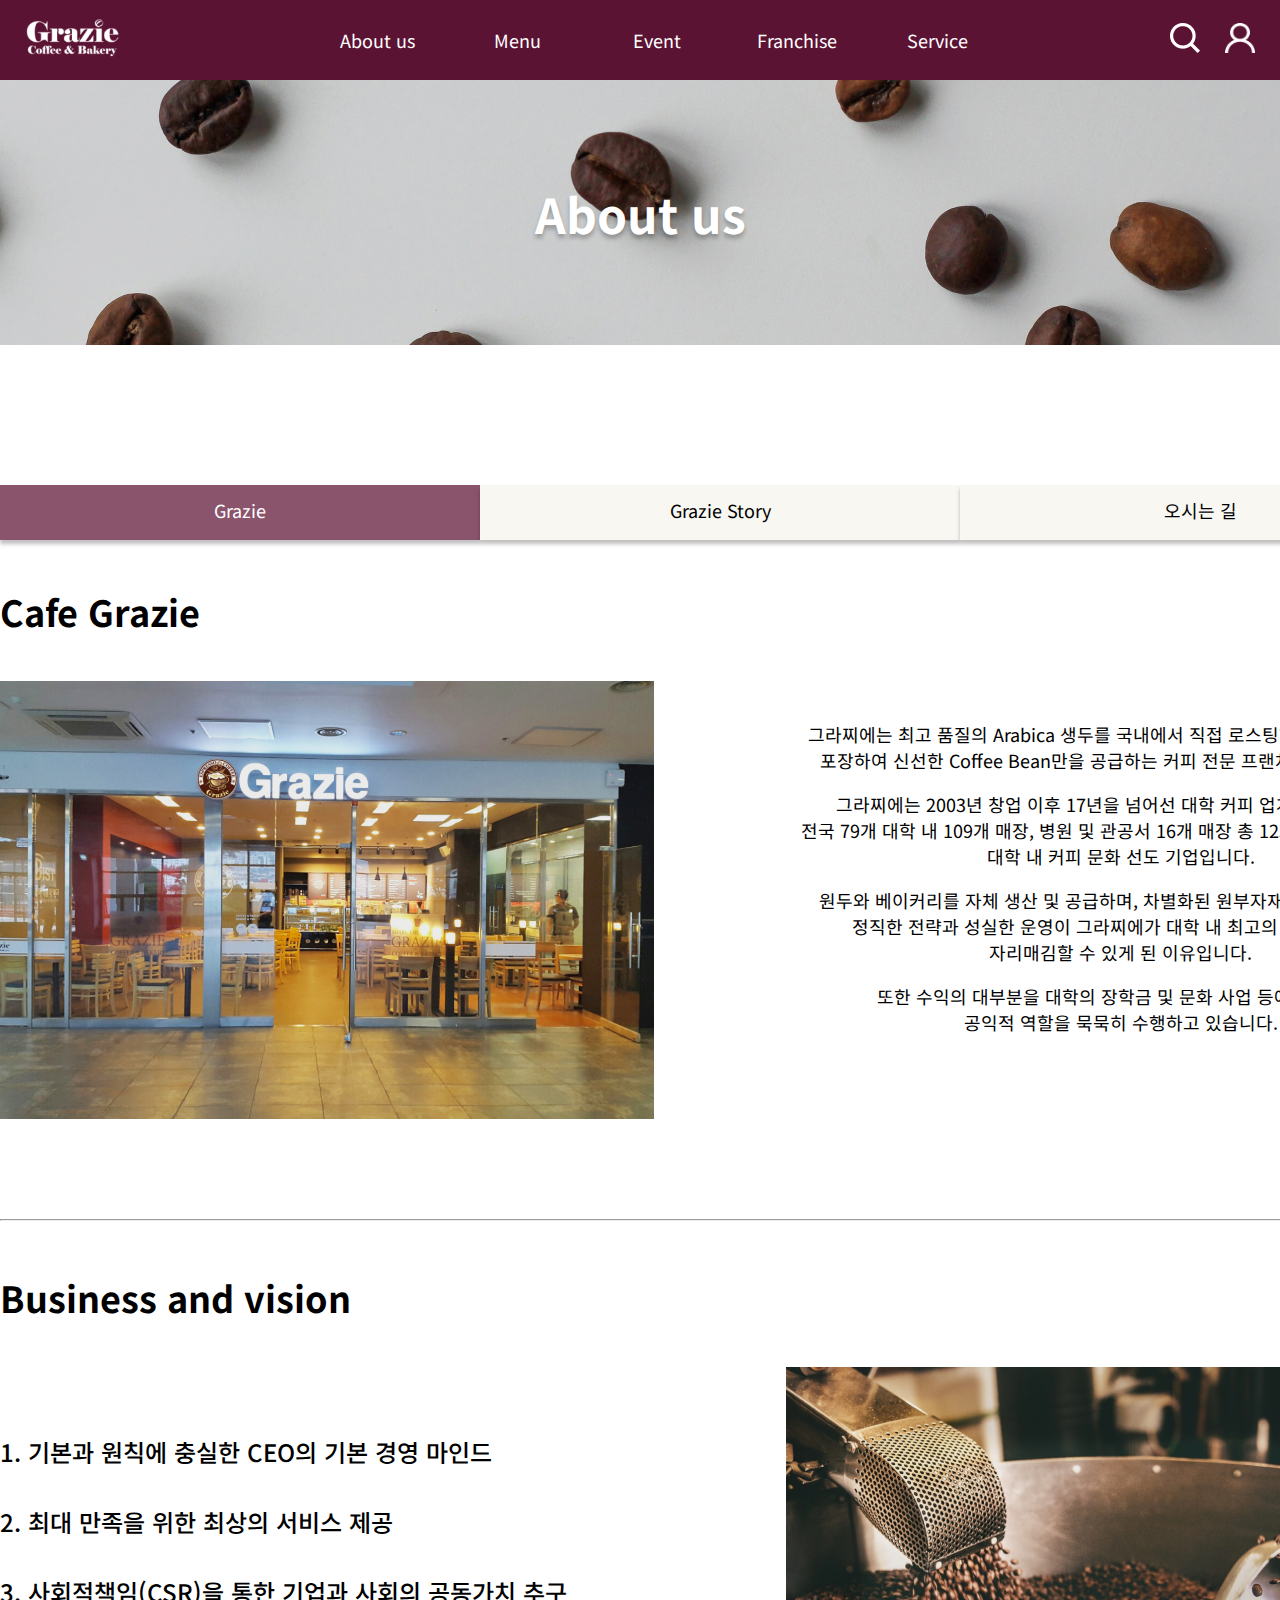
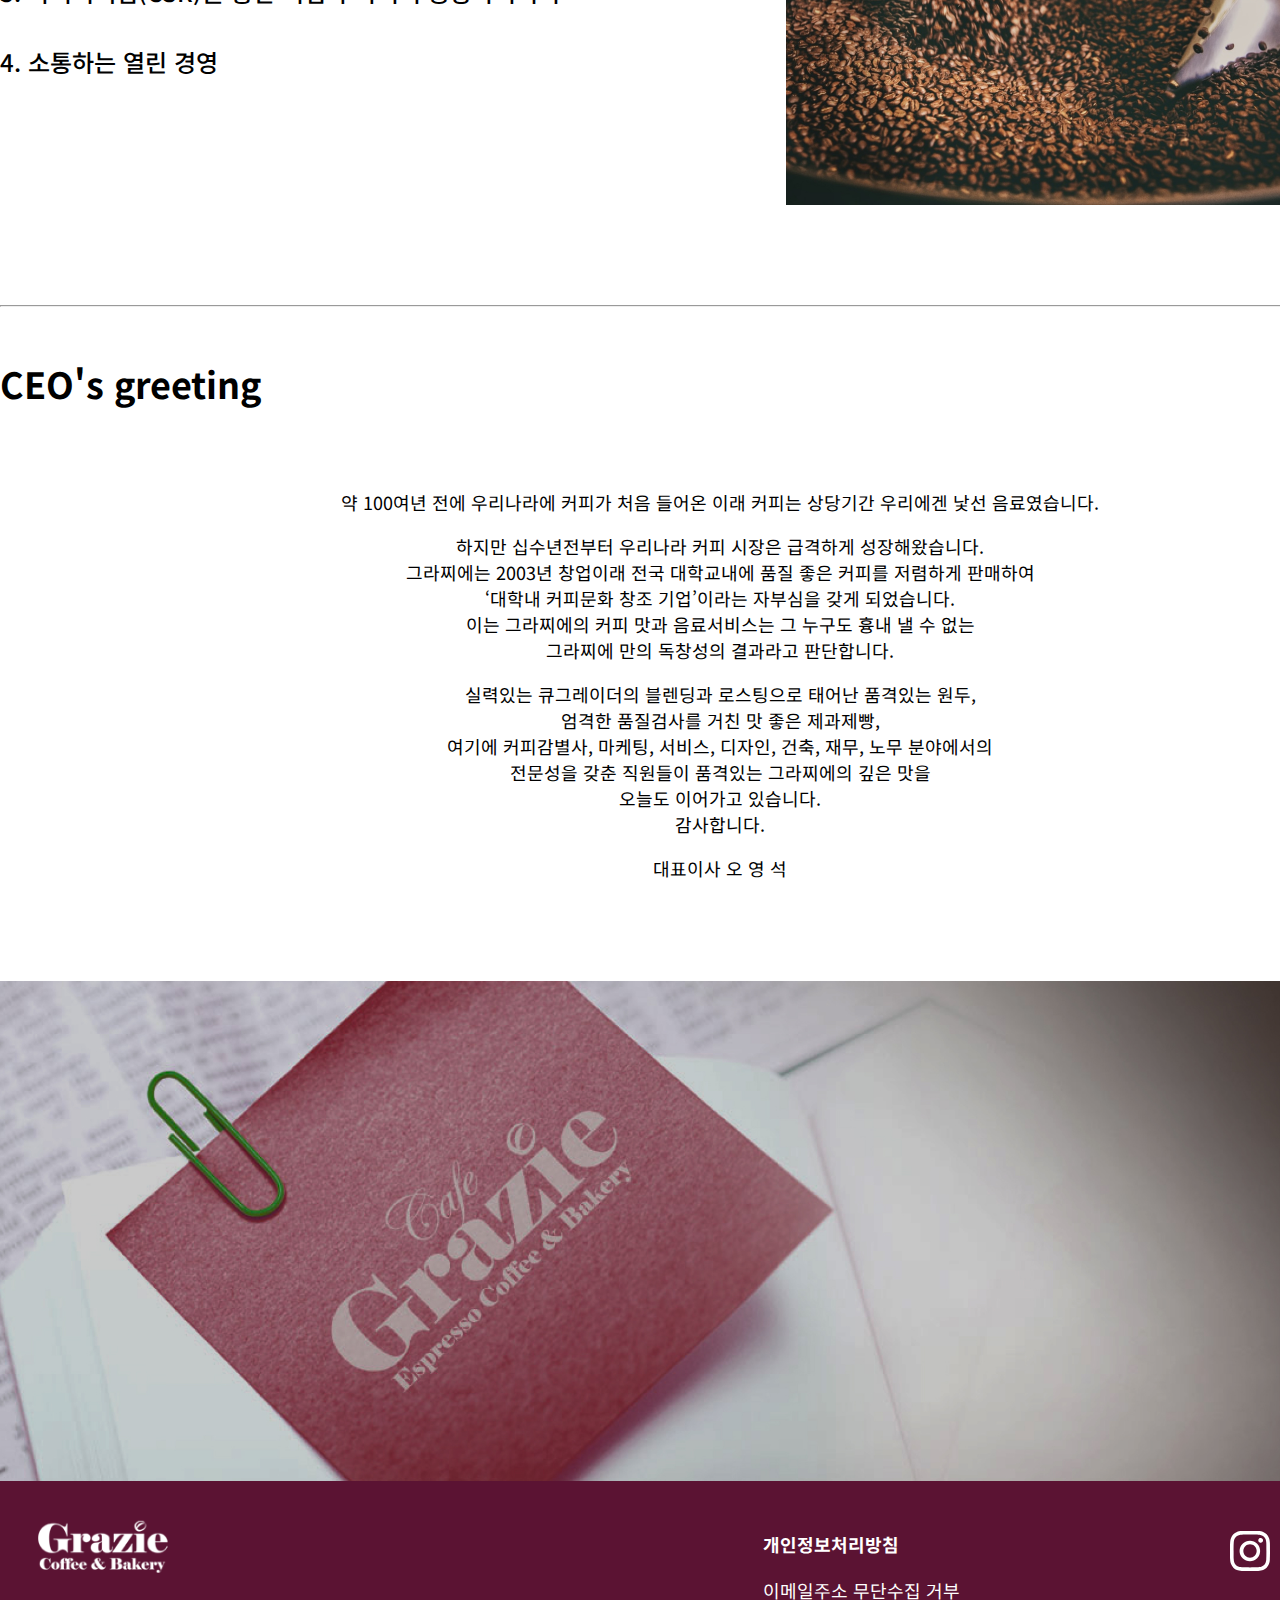
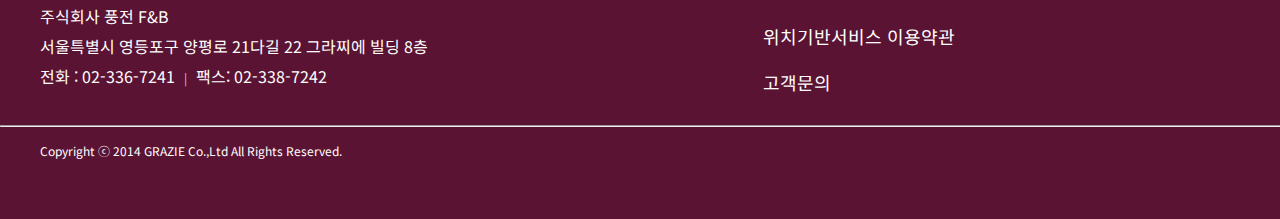
==== about.html @ d5184c42 "Add files via upload" ====
<!DOCTYPE html>
<html lang="ko">

<head>
  <meta charset="UTF-8">
  <meta http-equiv="X-UA-Compatible" content="IE=edge">
  <meta name="viewport" content="width=device-width, initial-scale=1.0">
  <title>Grazie</title>
  <link rel="shortcut icon" href="favicon.ico"/>
  <link rel="stylesheet" href="https://unpkg.com/swiper@8/swiper-bundle.min.css" />
  <link href="https://fonts.googleapis.com/css2?family=Noto+Sans+KR:wght@400;500;700&display=swap" rel="stylesheet">
  <link rel="stylesheet" href="css/default.css">
  <link rel="stylesheet" href="css/sub1.css" media="screen and (min-width: 768px)">
  <link rel="stylesheet" href="css/sub1-mobile.css" media="screen and (max-width: 767px)">
  <script src="https://ajax.googleapis.com/ajax/libs/jquery/3.5.1/jquery.min.js"></script>
  <script src="https://unpkg.com/swiper@8/swiper-bundle.min.js"></script>
  <script src="js/main.js"></script>
  <!-- 오픈그래프 seo, sns 최적화 -->
  <meta property="og:image" content="./title.jpg">
  <meta property="og:title" content="Grazie 리뉴얼 브랜딩사이트">
  <meta property="og:description" content="UI/UX 설계 시안을 기반으로 한 브랜드 홈페이지를 제작.Grazie 브랜딩사이트를 리뉴얼 
  해보았습니다">
</head>

<body>
  <header id="main-header">
    <div class="header-component">
      <script src="./js/header.js"></script>
    </div>
 <!-- 사이트맵 레이어 팝업창 -->
  <div class="sitemap-modal pc-only">
    <div class="blank"><img src="./images/blank.jpg">
    </div>
    <ul>
      <li>
        <ul>
          <li><a href="./about.html">Grazie</a></li>
          <li><a href="#">Grazie Story</a></li>
          <li><a href="#">오시는 길</a></li>
        </ul>
      </li>
      <li>
        <ul>
          <li><a href="./menu.html">Coffee</a></li>
          <li><a href="#">Beverage</a></li>
          <li><a href="#">Bakery</a></li>
          <li><a href="#">Food</a></li>
        </ul>
      </li>
      <li>
        <ul>
          <li><a href="./sub-03.html">이벤트 소식</a></li>
          <li><a href="#">당첨자 현황</a></li>
        </ul>
      </li>
      <li>
        <ul>
          <li><a href="#">Concept</a></li>
          <li><a href="#">개설안내</a></li>

        </ul>
      </li>
      <li>
        <ul>
          <li><a href="#">Notice</a></li>
          <li><a href="#">FAQ</a></li>
          <li><a href="#">고객의 소리</a></li>
          <li><a href="#">제품 구매상담</a></li>
        </ul>
      </li>
    </ul>
    <div class="blank2">
    </div>

  </div><!-- site map modal -->
  </header>
 

  <main>
    <div class="about-visual">
      <h1>About us</h1>
    </div>
    
    <div class="tab-group">
      <a class="on" href="#" onclick="changeVisual(1);">Grazie</a>
      <a href="#" onclick="changeVisual(2);">Grazie Story</a>
      <a href="#" onclick="changeVisual(3);">오시는 길</a>
    </div>

    <section class="content1">
      <h1>Cafe Grazie</h1>
      <div class="content-info">
        <img src="./images/cafe.jpg" alt="cafe">
        <div class="content-text">
          <p>그라찌에는 최고 품질의 Arabica 생두를 국내에서 직접 로스팅한 후 24시간 이내에 <br>
            포장하여 신선한 Coffee Bean만을 공급하는 커피 전문 프랜차이즈 업체입니다. </p>
          <p>그라찌에는 2003년 창업 이후 17년을 넘어선 대학 커피 업계 개척 기업으로 <br>
            전국 79개 대학 내 109개 매장, 병원 및 관공서 16개 매장 총 125개 매장을 운영 중인 <br>
            대학 내 커피 문화 선도 기업입니다. </p>
          <p>원두와 베이커리를 자체 생산 및 공급하며, 차별화된 원부자재, 가격의 거품을 뺀 <br>
            정직한 전략과 성실한 운영이 그라찌에가 대학 내 최고의 커피 매장으로 <br>
            자리매김할 수 있게 된 이유입니다. </p>
          <p>또한 수익의 대부분을 대학의 장학금 및 문화 사업 등에 환원하여 <br> 
            공익적 역할을 묵묵히 수행하고 있습니다.</p>
        </div>
      </div>
      <hr>
    </section>
    <section class="content2">
      <h1>Business and vision</h1>
      <div class="content-info">
        <img src="./images/vision.jpg" alt="vision">
        <div class="content-text">
          <p>1. 기본과 원칙에 충실한 CEO의 기본 경영 마인드<br>
            2.  최대 만족을 위한 최상의 서비스 제공<br>
            3. 사회적책임(CSR)을 통한 기업과 사회의 공동가치 추구<br>
            4. 소통하는 열린 경영
          </p>
        </div>
      </div>
      <hr>
    </section>
    <section class="content3">
      <h1>CEO's greeting</h1>
        <div class="content-text">
          <p>약 100여년 전에 우리나라에 커피가 처음 들어온 이래 커피는 상당기간 우리에겐 낯선 음료였습니다.</p>
          <p>하지만 십수년전부터 우리나라 커피 시장은 급격하게 성장해왔습니다. <br>
            그라찌에는 2003년 창업이래 전국 대학교내에 품질 좋은 커피를 저렴하게 판매하여 <br>
            ‘대학내 커피문화 창조 기업’이라는 자부심을 갖게 되었습니다.<br>
            이는 그라찌에의 커피 맛과 음료서비스는 그 누구도 흉내 낼 수 없는<br>
            그라찌에 만의 독창성의 결과라고 판단합니다. </p>
          <p>실력있는 큐그레이더의 블렌딩과 로스팅으로 태어난 품격있는 원두,<br>
            엄격한 품질검사를 거친 맛 좋은 제과제빵,<br>
            여기에 커피감별사, 마케팅, 서비스, 디자인, 건축, 재무, 노무 분야에서의<br>
            전문성을 갖춘 직원들이 품격있는 그라찌에의 깊은 맛을<br>
            오늘도 이어가고 있습니다.<br>
            감사합니다. </p>
          <p>대표이사 오 영 석</p>
      </div>
    </section>
    <div class="about-visual2">
      <img src="./images/sub1-footer.jpg" alt="">
    </div>
  </main>

  <div class="footer-component">
    <script src="./js/footer.js"></script>
  </div>


</body>

</html>
---- css/default.css ----
/* default.css */

*{
    margin: 0;
    padding: 0;
    box-sizing: border-box;
}

ul {
    list-style-type: none;
  }
  
a {
    text-decoration: none;
}
  
body {
    font-family: 'Noto Sans KR', sans-serif;
    font-size: 18px;
}
---- css/sub1.css ----
/* sub1.css */

/* pc.css */

body{
    background: #FFFFFF;
    font-size: 18px;
  }

  #login img{
    width: 30px;
    height: 30px;
  }
   
  /* 모바일 전용 콘텐츠 비표시 */
  .mobile-only {
    display: none;
  }
  
  .container {
    width: 1440px;
    margin: 0 auto;
    display: flex;
    align-items: center;
    justify-content: space-between;
    /* outline: 1px solid #ccc; */
  }

  #main-header {
    width: 100%;
    background: #5B1333;
    min-width: 1120px;
    position: fixed;
    height: 80px;
    top:0;
    left: 0;
    display: flex;
    justify-content: space-between;
    align-items: center;
    z-index: 99;
  }

  #gnb > ul {
    display: flex;
  }

  #gnb > ul > li >a {
    color: #FFFFFF;
    width: 140px;
    line-height: 45px;
    display: inline-block;
    text-align: center;
  }

  #gnb > ul > li > a:hover{
    width: 140px;
    height: 45px;
    color: #5B1333;
    text-align: center;
    background-color: #FFFFFF;
    box-sizing: border-box;
    box-shadow: 0px 4px 4px 3px rgba(60, 13, 34, 0.7);
    border-radius: 10px;
    transition: 0.3s;
    transition-timing-function: cubic-bezier(0.2,-2,0.8,2);
    transform-origin: center;
  }
  #gnb > ul > li > a:focus {
    width: 140px;
    height: 45px;
    color: #5B1333;
    text-align: center;
    background-color: #FFFFFF;
    box-sizing: border-box;
    box-shadow: 0px 4px 4px 3px rgba(60, 13, 34, 0.7);
    border-radius: 10px;
    transition: 0.3s;
    transition-timing-function: cubic-bezier(0.2,-2,0.8,2);
    transform-origin: center;
    /* transform: rotate(10deg); */
  }

  .right-menu {
      display: flex;
      justify-content: center;
      align-items: center;
      /* outline:2px solid red; */
  }
#login {
    margin: 0px 25px;
}

  .sitemap-modal {
      display: none;
  }
  
  .sitemap-modal.on {
      width: 100%;
      height: 300px;
      z-index: 99;
      position: fixed;
      top: 80px;
      background: #F8F7F2;
      display:flex;
      justify-content: space-between;
    }
    
    .blank{
    z-index: 99;
    width: 175px;
    }

.blank2 {
  display: block;
  width: 115px;
}
    
.sitemap-modal > ul {
  display:flex;
  width: 720px;
  padding-top: 20px;
}
    
.sitemap-modal > ul > li  a {
  color: #5B1333;
  /* outline: 1px solid red; */
  display: inline-block;
  padding-bottom: 10px;
  width: 140px;
  line-height: 45px;
  text-align: center;
}

.sitemap-modal > ul > li  a:hover {
  color: #BDAB15;
}

/* 컨텐츠 부분 */

/* main */
main {
  margin-top: 80px;
}

.about-visual {
  width: 100%;
  height: 265px;
  background-image: url(../images/about.jpg);
  background-size: cover;
  background-position: center;
  display: flex;
  justify-content: center;
  align-items: center;
}

.about-visual > h1 {
  color: #fff;
  text-shadow: 0px 4px 4px rgba(0, 0, 0, 0.25);
  font-size: 48px;
}

.tab-group {
  width: 1440px;
  height: 50px;
  margin: 0 auto;
  margin-top: 140px;
  display: flex;
  justify-content: space-between;
}
  
.tab-group a {
  width: 480px;
  height: 55px;
  background: #F8F7F2;
  text-align: center;
  font-size: 18px;
  line-height: 50px;
  color: #000;
  box-shadow: 0px 4px 4px rgba(0, 0, 0, 0.25);
}

.tab-group a:hover {
  background: #8A546C;
  color: #fff;
  transition: all 0.4s ease;
}

.tab-group > a.on {
  background: #8A546C;
  color: #fff;
}

section {
  width: 1440px;
  margin: 0 auto;
}

section h1 {
  font-size: 36px;
  margin-top: 50px;
  margin-bottom: 44px;
}

.content-info {
  display: flex;
  justify-content: space-between;
}

.content-info img {
  width: 654px;
  margin-bottom: 100px;
}

.content1 .content-text {
  text-align: center;
  font-size: 18px;
  margin-top: 40px;
}

.content1 .content-text p {
  margin-bottom: 1em;
}

.content2 .content-info {
  flex-direction: row-reverse;
}

.content2 .content-text {
  font-size: 24px;
  font-weight: 500;
  margin-top: 50px;
  line-height: 70px;
}

.content3 .content-text {
  font-size: 18px;
  text-align: center;
  margin-top: 80px;
  margin-bottom: 100px;
}

.content3 .content-text p {
  margin-bottom: 1em;
}

.about-visual2 img{
  width: 100%;
  height: 500px;
  object-fit: cover;
  display: block;
}



/* footer */
#main-footer {
  width: 100%;
  background: #5B1333;
}

.footer-info {
  width: 1440px;
  margin: 0 auto;
  padding-top: 20px;
  position: relative;
}

.footer-text {
  margin-left: 40px;
}

.footer-text p {
  font-size: 16px;
  color: #fff;
  margin-top: 10px;
  margin-bottom: 32px;
  line-height: 30px;
}

.footer-text > p > span {
  font-size: 12px;
  color: #ccc;
  margin-left: 5px;
  margin-right: 5px;
}

.footer-text2 {
  position: absolute;
  left: 763px;
  top: 50px;
}

.footer-text2 > p {
  margin-bottom: 20px;
}

.footer-text2 > p > a {
  color: #fff;
  font-size: 18px;
}

.sns-group {
  position: absolute;
  right: 20px;
  top: 50px;
}

.sns-group a img {
  margin-left: 30px;
}

.top-btn {
  background: transparent;
  position: absolute;
  right: 20px;
  bottom: 15px;
  cursor: pointer;
}

.copy {
  font-size: 12px;
  color: #fff;
  margin-left: 40px;
  margin-top: 15px;
  padding-bottom: 60px;
}
---- css/sub1-mobile.css ----
/* sub1-mobile.css */
body {
    background: #fff;
}

  
  
/* pc전용 콘텐츠 비표시 */
.pc-only {
    display: none;
}

#login img{
    width: 30px;
    height: 30px;
}
  
.container {
  width: 100%;
  display: flex;position: relative;
  height: 80px;
  display: flex;
  align-items: center;
  justify-content: center;
  background-color: #5B1333;
}

.container > h1 {
  margin-top: 10px;
}

#gnb {
  display: none;
}

#gnb.on {
  position: absolute;
  background: #F8F7F2;
  width: 100%;
  top: 80px;
  padding: 20px 15px;
  display: block;
  z-index: 100;
  transition: 2s; 
}
 
#gnb ul {
  margin-top: 32px;
  margin-bottom: 16px;
}

#gnb a {
  color: #5B1333;
  padding-bottom: 26px;
  margin-left: 78px;
  display: inline-block;
  font-weight: 500;
  font-size: 18px;
}

#login {
  position: absolute;
  left: 20px;
  bottom: 20px;
}
    
#toggle_btn {
  position: absolute;
  right: 10px;
  display: inline-block;
  bottom: 20px;
  background-color: #5B1333;
  border: none;
  cursor: pointer;
}

#toggle_btn > img {
  width: 30px;
  height: 30px;
}
    
header > h1 >a >img {
  display: inline-block;
  margin-top: 10px;
}

#gnb > ul > li > a:active {
  color:#BDAB15;
}
  



/* 컨텐츠 부분 */
/* main */
.about-visual {
    width: 100%;
    height: 150px;
    background-image: url(../images/about.jpg);
    background-size: cover;
    background-position: center;
    display: flex;
    justify-content: center;
    align-items: center;
  }
  
  .about-visual > h1 {
    color: #fff;
    text-shadow: 0px 4px 4px rgba(0, 0, 0, 0.25);
    font-size: 30px;
  }
  
  .tab-group {
    width: 100%;
    height: 40px;
    margin: 0 auto;
    margin-top: 60px;
    display: flex;
    justify-content: space-between;
  }
    
  .tab-group a {
    width: 100%;
    height: 40px;
    background: #F8F7F2;
    text-align: center;
    font-size: 18px;
    line-height: 40px;
    color: #000;
    box-shadow: 0px 4px 4px rgba(0, 0, 0, 0.25);
  }
  
  .tab-group > a.on {
    background: #8A546C;
    color: #fff;
  }
  
  section {
    width: 100%;
    margin: 0 auto;
    text-align: center;
  }
  
  section h1 {
    font-size: 30px;
    margin-top: 40px;
    margin-bottom: 40px;
  }
  
  .content-info img {
    width: 100%;
    margin-bottom: 30px;
  }
  
  .content1 .content-text {
    text-align: center;
    font-size: 16px;
    margin-top: 30px;
    margin-bottom: 40px;
  }
  
  .content1 .content-text p {
    margin-bottom: 1em;
  }
  
  .content2 .content-info {
    flex-direction: row-reverse;
  }
  
  .content2 .content-text {
    font-size: 18px;
    font-weight: 500;
    line-height: 60px;
    margin-bottom: 30px;
  }
  
  .content3 .content-text {
    font-size: 18px;
    text-align: center;
    margin-top: 80px;
    margin-bottom: 100px;
  }
  
  .content3 .content-text p {
    margin-bottom: 1em;
  }
  
  .about-visual2 img{
    width: 100%;
    height: 300px;
    object-fit: cover;
    display: block;
  }



/* footer */
#main-footer {
  width: 100%;
  background: #5B1333;
}

.footer-info {
  width: 100%;
  margin: 0 auto;
  padding-top: 60px;
  text-align: center;
  position: relative;
}


.footer-text p {
  font-size: 16px;
  color: #fff;
  line-height: 30px;
}

.footer-text p:first-child {
  margin-bottom: 15px;
}

.footer-text p:last-child {
  margin-top: 15px;
  margin-bottom: 20px;
}


.sns-group {
  margin-top: 20px;
  margin-bottom: 20px;
}

.sns-group a img {
  margin-left: 15px;
  margin-right: 15px;
}

.top-btn {
  background: transparent;
  position: absolute;
  right: 20px;
  bottom: 15px;
  cursor: pointer;
}

.copy {
  font-size: 12px;
  color: #fff;
  padding-bottom: 70px;
}
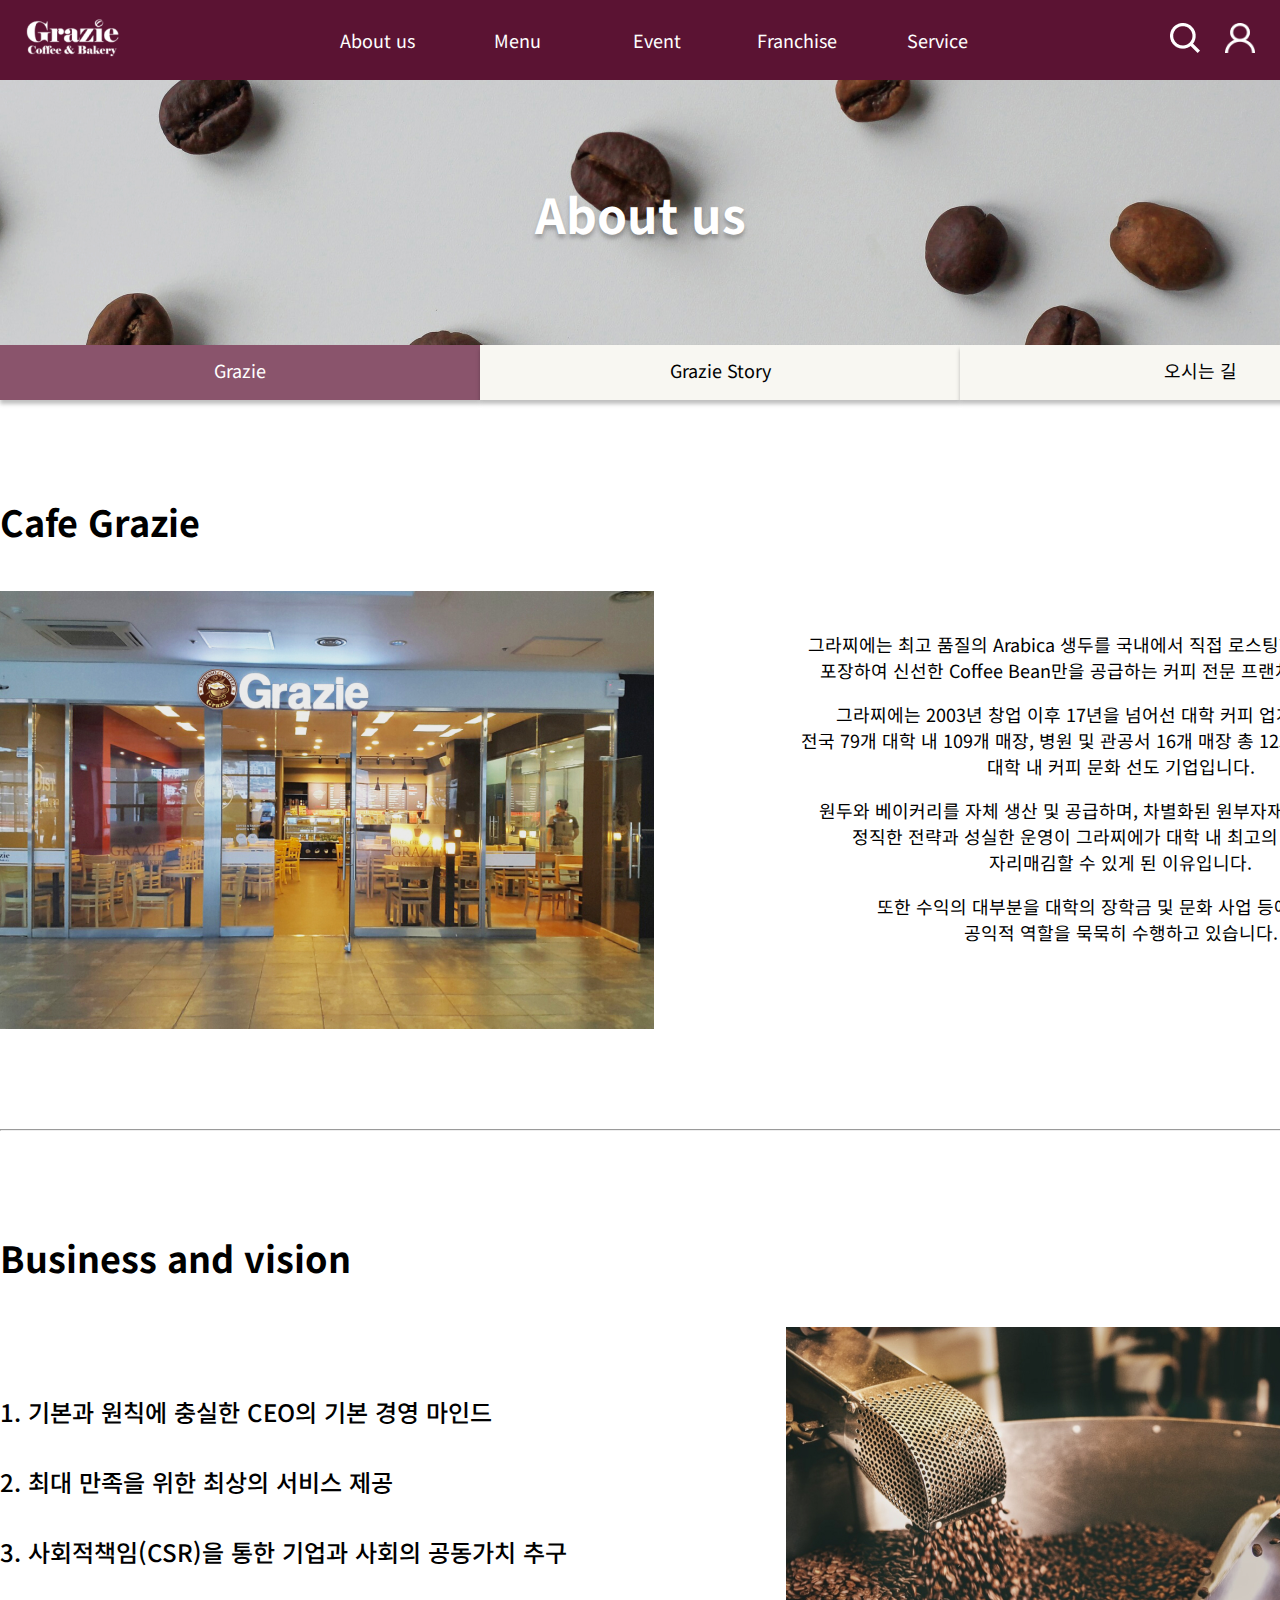
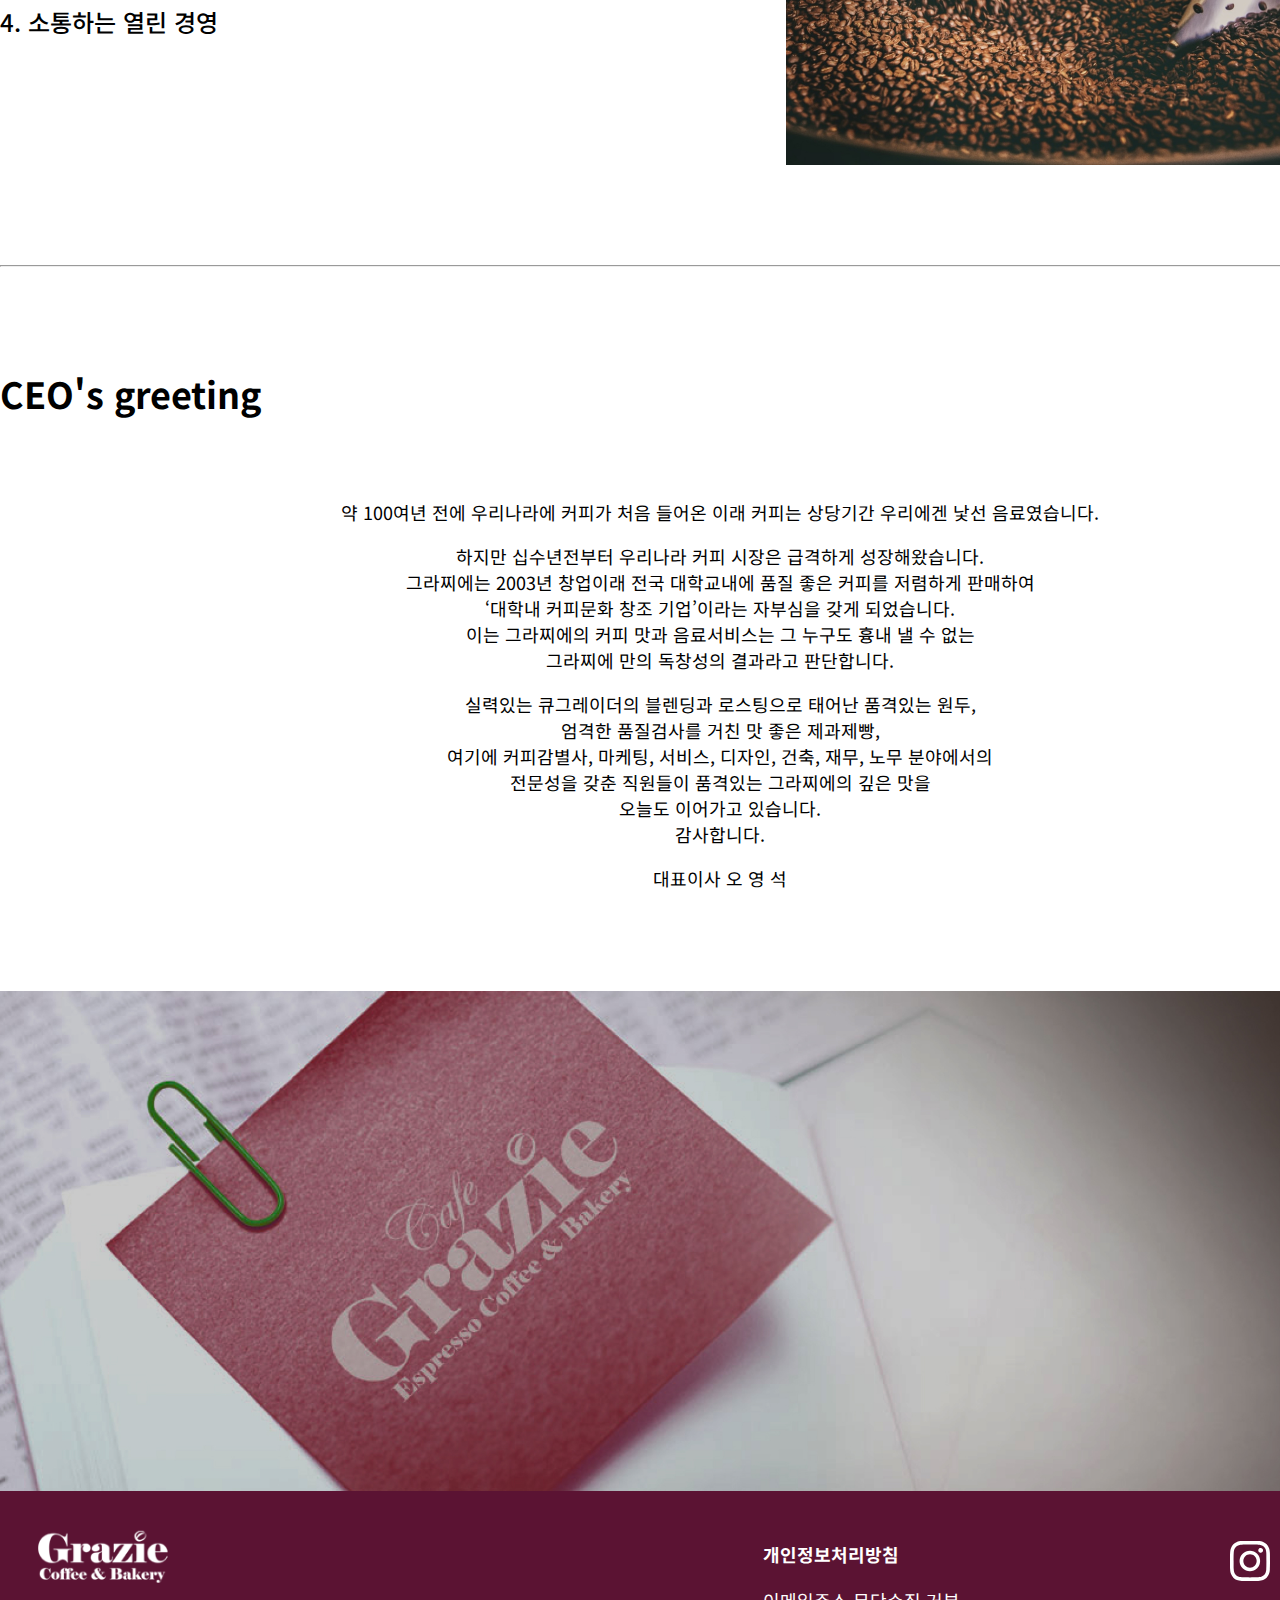
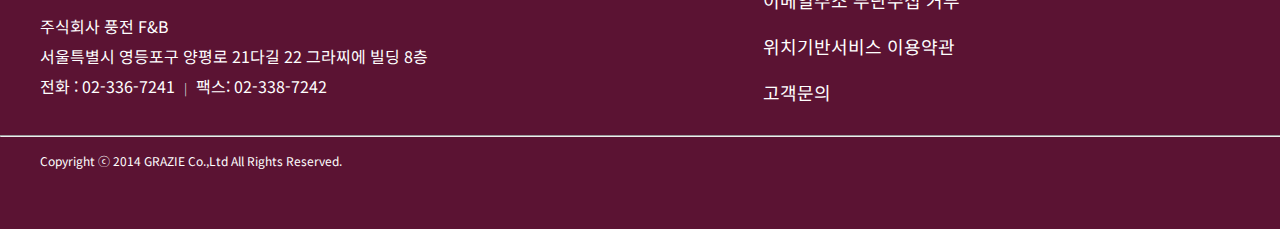
==== commit f4fa7ccc: "Add files via upload" ====
--- a/about.html
+++ b/about.html
@@ -6,7 +6,6 @@
   <meta http-equiv="X-UA-Compatible" content="IE=edge">
   <meta name="viewport" content="width=device-width, initial-scale=1.0">
   <title>Grazie</title>
-  <link rel="shortcut icon" href="favicon.ico"/>
   <link rel="stylesheet" href="https://unpkg.com/swiper@8/swiper-bundle.min.css" />
   <link href="https://fonts.googleapis.com/css2?family=Noto+Sans+KR:wght@400;500;700&display=swap" rel="stylesheet">
   <link rel="stylesheet" href="css/default.css">
@@ -29,7 +28,7 @@
     </div>
  <!-- 사이트맵 레이어 팝업창 -->
   <div class="sitemap-modal pc-only">
-    <div class="blank"><img src="./images/blank.jpg">
+    <div class="blank"><img src="./images/blank.jpg" alt="blank">
     </div>
     <ul>
       <li>
@@ -73,6 +72,7 @@
     </div>
 
   </div><!-- site map modal -->
+  
   </header>
  
 
--- a/css/sub1.css
+++ b/css/sub1.css
@@ -103,6 +103,7 @@
       background: #F8F7F2;
       display:flex;
       justify-content: space-between;
+      box-shadow: 0px 4px 4px rgba(0, 0, 0, 0.25);
     }
     
     .blank{
@@ -144,6 +145,8 @@
 
 .about-visual {
   width: 100%;
+  max-width: 1920px;
+  margin: 0 auto;
   height: 265px;
   background-image: url(../images/about.jpg);
   background-size: cover;
@@ -163,7 +166,6 @@
   width: 1440px;
   height: 50px;
   margin: 0 auto;
-  margin-top: 140px;
   display: flex;
   justify-content: space-between;
 }
@@ -197,7 +199,7 @@
 
 section h1 {
   font-size: 36px;
-  margin-top: 50px;
+  margin-top: 100px;
   margin-bottom: 44px;
 }
 
